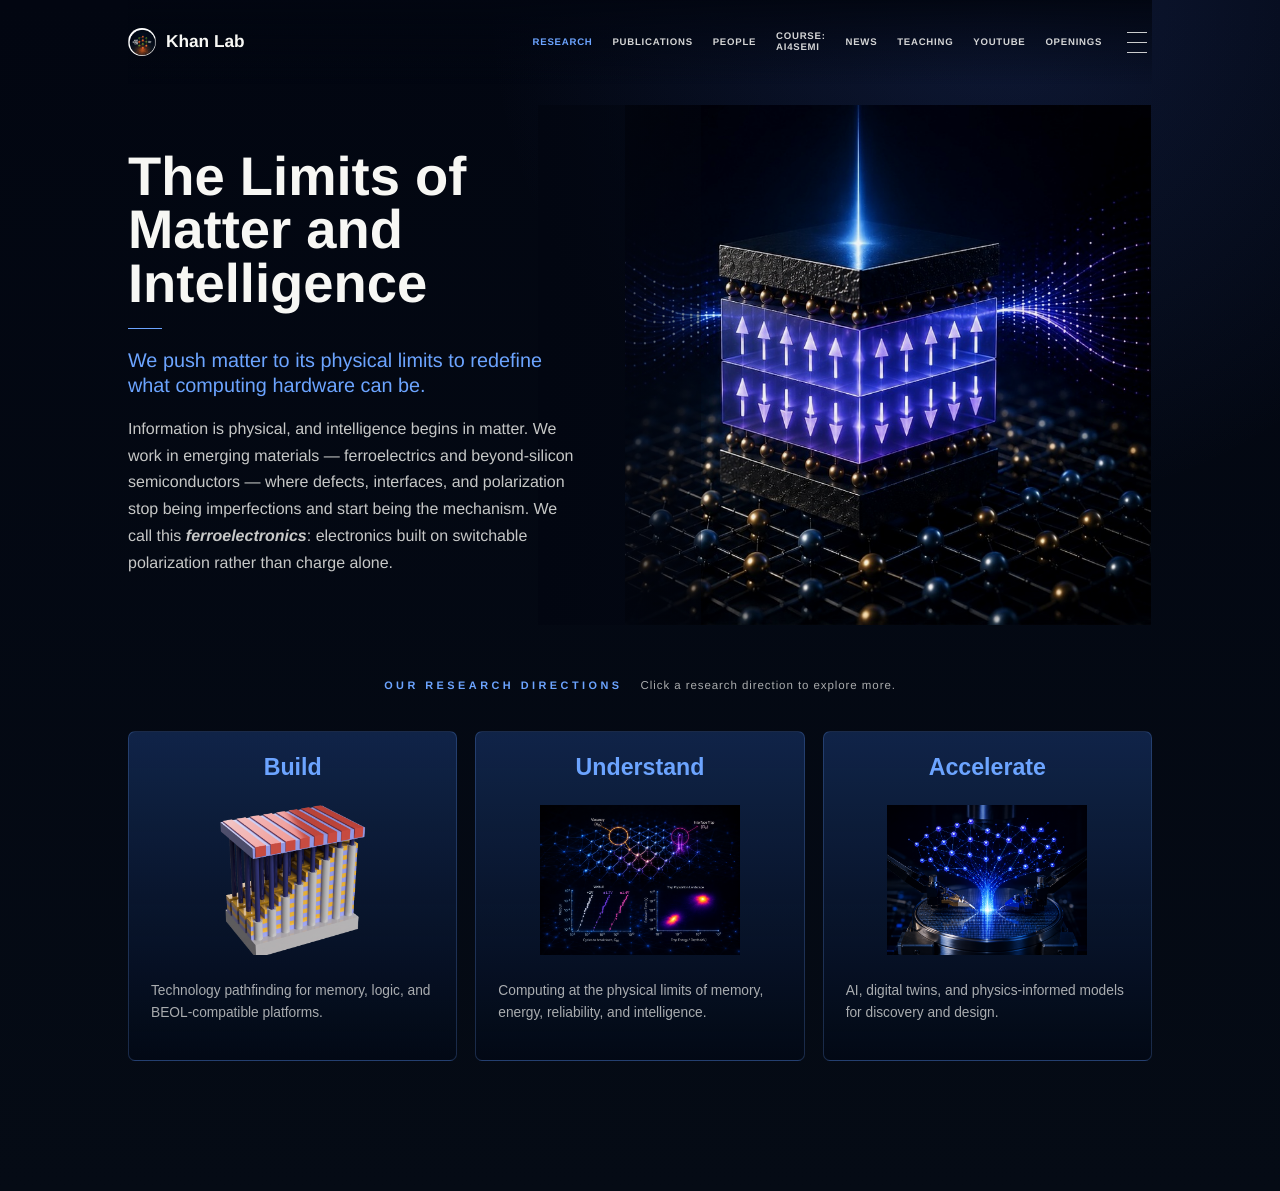
==== index.html @ 6ee139aa "Update YouTube titles and AI4Semi notebook label" ====
<!doctype html>
<html lang="en">
<head><!-- Google tag (gtag.js) -->
<script async src="https://www.googletagmanager.com/gtag/js?id=G-QF9YP7J5SN"></script>
<script>
  window.dataLayer = window.dataLayer || [];
  function gtag(){dataLayer.push(arguments);}
  gtag('js', new Date());
  gtag('config', 'G-QF9YP7J5SN');
</script>
  <meta charset="utf-8">
  <meta name="viewport" content="width=device-width, initial-scale=1">
  <link rel="icon" href="favicon.ico" sizes="any">
  <link rel="icon" type="image/png" href="favicon-32.png">
  <link rel="apple-touch-icon" href="apple-touch-icon.png">
  <link rel="stylesheet" href="site.css">
  <title>Research - Khan Lab</title>
  <style>
    body { overflow-x: hidden; }
    .research-hero {
      min-height: 660px;
      display: grid;
      align-items: center;
      padding-top: 70px;
    }
    .research-hero-inner {
      position: relative;
      width: 80vw;
      margin: 0 auto;
      min-height: 500px;
      display: grid;
      grid-template-columns: minmax(0, 0.92fr) minmax(280px, 1.08fr);
      gap: clamp(22px, 3.6vw, 64px);
      align-items: center;
    }
    .research-hero-copy {
      position: relative;
      z-index: 2;
      max-width: 590px;
      padding-top: 26px;
    }
    .research-hero img {
      position: relative;
      width: 100%;
      height: min(520px, 42vw);
      object-fit: contain;
      object-position: center;
      opacity: 0.96;
      justify-self: end;
      align-self: start;
      margin-top: 0;
    }
    .research-hero-inner::after {
      content: "";
      position: absolute;
      inset: 0 auto 0 40%;
      width: 16%;
      background: linear-gradient(90deg, #020611 0%, rgba(2,6,17,0.42) 100%);
      pointer-events: none;
    }
    .research-hero h1 {
      margin: 0;
      font-size: clamp(2.55rem, 4.25vw, 4.75rem);
      line-height: 0.98;
      font-weight: 680;
      letter-spacing: 0;
    }
    .research-hero-lede {
      color: var(--blue);
      font-size: clamp(1.08rem, 1.55vw, 1.42rem);
      line-height: 1.25;
      margin: 0 0 18px;
      font-weight: 520;
    }
    .research-hero-body {
      color: rgba(247,247,244,0.8);
      font-size: 1rem;
      line-height: 1.68;
      margin: 0 0 28px;
    }
    .research-content {
      padding-top: 8px;
    }
    .research-heading-row {
      display: flex;
      align-items: baseline;
      justify-content: center;
      gap: 18px;
      flex-wrap: wrap;
      margin: 0 0 28px;
      text-align: center;
    }
    .research-heading-row .section-head {
      margin: 0;
    }
    .research-note {
      color: var(--muted);
      font-size: 0.72rem;
      letter-spacing: 0.08em;
    }
    .direction-button {
      width: 100%;
      text-align: left;
      cursor: pointer;
      color: inherit;
      font: inherit;
      display: grid;
      grid-template-rows: auto 150px auto;
      gap: 12px;
    }
    .direction-button h2 {
      text-align: center;
      color: var(--blue);
      font-size: 1.45rem;
    }
    .direction-button img {
      width: 100%;
      height: 150px;
      object-fit: contain;
      display: block;
    }
    .direction-button.active { border-color: rgba(108,164,255,0.72); box-shadow: 0 0 0 1px rgba(108,164,255,0.14); }
    .topics { margin-top: 34px; }
    .cards-2 { grid-template-columns: repeat(2, minmax(0, 1fr)); }
    .topic-panel { display: none; }
    .topic-panel.active { display: block; }
    .subcard { cursor: pointer; }
    .subcard.active { border-color: var(--blue); }
    .paper-panel { display: none; margin-top: 26px; }
    .paper-panel.active { display: block; }
    .research-video-grid {
      display: grid;
      grid-template-columns: repeat(5, minmax(0, 1fr));
      gap: 22px 18px;
      margin-top: 16px;
    }
    .research-video-card a:first-child {
      display: block;
      aspect-ratio: 16 / 9;
      overflow: hidden;
      border: 0;
      border-radius: 0;
      background: transparent;
    }
    .research-video-card img {
      width: 100%;
      height: 100%;
      object-fit: cover;
      display: block;
    }
    .research-video-card h3 {
      margin: 10px 0 0;
      color: var(--ink);
      font-size: 0.82rem;
      line-height: 1.36;
      font-weight: 560;
    }
    .research-video-card h3 a { color: inherit; }
    .research-video-card h3 a:hover { color: var(--blue); }
    @media (max-width: 1100px) {
      .research-video-grid { grid-template-columns: repeat(3, minmax(0, 1fr)); }
    }
    @media (max-width: 760px) {
      .research-hero { min-height: auto; padding-top: 20px; }
      .research-hero-inner {
        min-height: auto;
        grid-template-columns: 1fr;
      }
      .research-hero img {
        width: 100%;
        height: 430px;
        justify-self: center;
      }
      .research-hero-inner::after { display: none; }
      .research-hero-copy { width: 100%; padding-top: 20px; }
      .cards-2 { grid-template-columns: 1fr; }
      .research-video-grid { grid-template-columns: 1fr; }
    }
  </style>
</head>
<body>
  <header class="site-header" aria-label="Primary navigation">
    <a class="brand" href="research.html" aria-label="Khan Lab home"><img class="brand-icon" src="site-icon.png" alt="" aria-hidden="true"><span>Khan Lab</span></a>
    <nav class="nav" aria-label="Main">
      <a href="research.html" aria-current="page">Research</a>
      <a href="publications.html">Publications</a>
      <a href="people.html">People</a>
      <a href="ai-semiconductors-course.html">Course:<br>AI4Semi</a>
      <a href="news.html">News</a>
      <a href="teaching.html">Teaching</a>
      <a href="youtube-presentations.html">YouTube</a>
      <a href="join.html">Openings</a>
      <a class="menu-button" href="index.html" aria-label="Open menu"><span></span></a>
    </nav>
  </header>
  <section class="research-hero" aria-label="Khan Lab research hero">
    <div class="research-hero-inner">
      <div class="research-hero-copy">
        <h1>The Limits of Matter and Intelligence</h1>
        <div class="rule" aria-hidden="true"></div>
        <p class="research-hero-lede">We push matter to its physical limits to redefine what computing hardware can be.</p>
        <p class="research-hero-body">Information is physical, and intelligence begins in matter. We work in emerging materials — ferroelectrics and beyond-silicon semiconductors — where defects, interfaces, and polarization stop being imperfections and start being the mechanism. We call this <strong><em>ferroelectronics</em></strong>: electronics built on switchable polarization rather than charge alone.</p>
      </div>
      <img src="khan_lab_hero_clean.jpg" alt="Layered glowing material stack on an atomic lattice with blue wave patterns">
    </div>
  </section>
  <main class="research-content" id="research-directions">
    <div class="research-heading-row">
      <h1 class="section-head">Our Research Directions</h1>
      <p class="research-note">Click a research direction to explore more.</p>
    </div>
    <section class="grid cards-3" aria-label="Research directions">
      <button class="card direction-button" data-direction="build"><h2>Build</h2><img src="build.png" alt="3D NAND memory structure"><p>Technology pathfinding for memory, logic, and BEOL-compatible platforms.</p></button>
      <button class="card direction-button" data-direction="understand"><h2>Understand</h2><img src="understand.png" alt="Conceptual material physics visualization"><p>Computing at the physical limits of memory, energy, reliability, and intelligence.</p></button>
      <button class="card direction-button" data-direction="accelerate"><h2>Accelerate</h2><img src="accelerate.png" alt="AI-driven materials discovery visualization"><p>AI, digital twins, and physics-informed models for discovery and design.</p></button>
    </section>
    <section class="topics">
      <div class="topic-panel" id="build">
        <div class="grid cards-3">
          <article class="card subcard active" data-paper="build-nand"><h3>Ferroelectric NAND Storage</h3></article>
          <article class="card subcard" data-paper="build-feram"><h3>Ferroelectric RAM and BEOL Memory</h3></article>
          <article class="card subcard" data-paper="build-logic"><h3>Advanced Logic Transistors</h3></article>
        </div>
      </div>
      <div class="topic-panel" id="understand">
        <div class="grid cards-2">
          <article class="card subcard active" data-paper="understand-defects"><h3>Defects and Reliability</h3></article>
          <article class="card subcard" data-paper="understand-microstructure"><h3>Microstructure and Interfaces</h3></article>
        </div>
      </div>
      <div class="topic-panel" id="accelerate">
        <div class="paper-panel" id="accelerate-papers">
          <h2>Selected Publications</h2>
          <div class="list-row"><span class="num">77</span><p>P. Venkatesan, C. Li, A. Padovani, Z. Wang, H. Jayasankar, P. Ravikumar, M. Nabian, K. Tangsali, S. Nidhan, J. Vamaraju, R. Cherukuri, P. Mathur, E. Piccinni, R. Foiera, R. Gaffetanu, K. A. Aabrar, S. Datta, S. Kalidindi, L. Larcher, A. Khan, Y. Wang, &amp; G. Thareja. “VLPred: Accelerated Endurance Prediction Platform Enabled by AI Surrogates.” The 2025 <strong>IEEE International Electron Devices Meeting</strong> (<strong>IEDM</strong> 2025). <a class="paper-link" href="https://doi.org/10.1109/iedm50572.2025.11353672" target="_blank" rel="noopener">https://doi.org/10.1109/iedm50572.2025.11353672</a></p></div>
          <h2>Youtube</h2>
          <div class="research-video-grid" aria-label="Accelerate Youtube videos">
            <article class="research-video-card">
              <a href="https://www.youtube.com/watch?v=1tN5Xr6HM6Y" target="_blank" rel="noopener"><img src="https://i.ytimg.com/vi/1tN5Xr6HM6Y/hqdefault.jpg" alt=""></a>
              <h3><a href="https://www.youtube.com/watch?v=1tN5Xr6HM6Y" target="_blank" rel="noopener">VLPred: Accelerated Endurance Prediction Platform enabled by AI Surrogates | Prasanna V. | IEDM 2025</a></h3>
            </article>
            <article class="research-video-card">
              <a href="https://www.youtube.com/shorts/9_MzOD11-Yg" target="_blank" rel="noopener"><img src="https://i.ytimg.com/vi/9_MzOD11-Yg/hqdefault.jpg" alt=""></a>
              <h3><a href="https://www.youtube.com/shorts/9_MzOD11-Yg" target="_blank" rel="noopener">VLPred: An AI-accelerated Virtual Lifetime Predictor for Semiconductor Testing | IEDM 2025</a></h3>
            </article>
          </div>
        </div>
      </div>
    </section>
    <section>
      <div class="paper-panel" id="understand-defects">
        <h2>Selected Publications</h2>
        <div class="list-row"><span class="num">84</span><p>P. Ravikumar, P. Venkatesan, C. Park, N. Afroze, M. Tian, W. Chern, S. Datta, S. Yu, S. Mahapatra, and A. I. Khan, “The First Switch Effect in Ferroelectric Field-Effect Transistors,”<strong>IEEE Transactions on Device and Materials Reliability</strong>, vol, vol. 25, pp. 365–370, 2025. <a class="paper-link" href="https://doi.org/10.1109/tdmr.2025.3576042" target="_blank" rel="noopener">https://doi.org/10.1109/tdmr.2025.3576042</a></p></div>
        <div class="list-row"><span class="num">47</span><p>P. G. Ravikumar, P. V. Ravindran, K. A. Aabrar, T. Song, S. G. Kirtania, D. Das, C. Park, N. Afroze, M. Tian, S. Yu, A. E. Islam, S. Datta, S. Mahapatra, &amp; A. Khan. “Comprehensive time dependent dielectric breakdown (TDDB) characterization of ferroelectric capacitors under bipolar stress conditions.” The 2024 <strong>IEEE International Reliability Physics Symposium</strong> (<strong>IRPS</strong> 2024). <a class="paper-link" href="https://doi.org/10.1109/irps48228.2024.10529414" target="_blank" rel="noopener">https://doi.org/10.1109/irps48228.2024.10529414</a></p></div>
        <div class="list-row"><span class="num">75</span><p>P. Ravikumar, A. Padovani, C. Park, P. Venkatesan, M. Desouky, S. Yu, L. Larcher, G. Thareja, K. Kim, K. Seo, K. Kim, W. Kim, W. Ha, &amp; A. Khan. “Experimental Demonstration of Robust High Temperature Operation with 104 Endurance and Stable V at 125 ◦C Enabled by IL Scavenging in Si Th Channel FeFETs.” The 2025 <strong>IEEE International Electron Devices Meeting</strong> (<strong>IEDM</strong> 2025). <a class="paper-link" href="https://doi.org/10.1109/iedm50572.2025.11353477" target="_blank" rel="noopener">https://doi.org/10.1109/iedm50572.2025.11353477</a></p></div>
        <div class="list-row"><span class="num">58</span><p>P. Venkatesan, A. Padovani, L. Fernandes, P. G. Ravikumar, C. Park, H. Tran, Z. Wang, H. Jayasankar, A. Garlapati, T. Song, H. Chen, W. Chern, Z. Wang, K. Kim, J. Woo, S. Lim, K. Kim, W. Kim, D. Ha, S. Yu, S. Datta, L. Larcher, G. Thareja, A. Khan, “Enhanced memory performance in ferroelectric NAND applications: The role of tunnel dielectric position for robust 10-year retention,” in Proceedings of the <strong>IEEE International Reliability Physics Symposium</strong> (<strong>IRPS</strong>), Apr. 2025. (Best student paper award) <a class="paper-link" href="https://doi.org/10.1109/irps48204.2025.10982749" target="_blank" rel="noopener">https://doi.org/10.1109/irps48204.2025.10982749</a></p></div>
        <div class="list-row"><span class="num">35</span><p>Z. Wang, N. Tasneem, J. Hur, H. Chen, S. Yu, W. Chern, A. I. Khan, “Stand by bias improvement of read after write delay in ferroelectric field effect transistors.” The 67th <strong>IEEE International Electron Devices Meeting</strong> (<strong>IEDM</strong> 2021), pages 19.3.1–19.3.4 (2021). <a class="paper-link" href="https://doi.org/10.1109/iedm19574.2021.9720502" target="_blank" rel="noopener">https://doi.org/10.1109/iedm19574.2021.9720502</a></p></div>
        <h2>Youtube</h2>
        <div class="research-video-grid" aria-label="Defects and Reliability Youtube videos">
          <article class="research-video-card">
            <a href="https://www.youtube.com/watch?v=ZHjVxa__xmw" target="_blank" rel="noopener"><img src="https://i.ytimg.com/vi/ZHjVxa__xmw/hqdefault.jpg" alt=""></a>
            <h3><a href="https://www.youtube.com/watch?v=ZHjVxa__xmw" target="_blank" rel="noopener">The First Switch Effect in Ferroelectric Transistors | Priyankka R. | IIRW 24 Best Student Paper</a></h3>
          </article>
          <article class="research-video-card">
            <a href="https://www.youtube.com/watch?v=9OkoSadLDUQ" target="_blank" rel="noopener"><img src="https://i.ytimg.com/vi/9OkoSadLDUQ/hqdefault.jpg" alt=""></a>
            <h3><a href="https://www.youtube.com/watch?v=9OkoSadLDUQ" target="_blank" rel="noopener">Understanding correlation between MW, leakage &amp; RWD for FEFET reliability | Priyankka R. | IRPS 2025</a></h3>
          </article>
          <article class="research-video-card">
            <a href="https://www.youtube.com/watch?v=9J_T_DwQjkA" target="_blank" rel="noopener"><img src="https://i.ytimg.com/vi/9J_T_DwQjkA/hqdefault.jpg" alt=""></a>
            <h3><a href="https://www.youtube.com/watch?v=9J_T_DwQjkA" target="_blank" rel="noopener">Trap Capture and Emission Dynamics in FeFETs and Impact on Operation &amp; Reliability</a></h3>
          </article>
          <article class="research-video-card">
            <a href="https://www.youtube.com/watch?v=bV3RUN8d-Ts" target="_blank" rel="noopener"><img src="https://i.ytimg.com/vi/bV3RUN8d-Ts/hqdefault.jpg" alt=""></a>
            <h3><a href="https://www.youtube.com/watch?v=bV3RUN8d-Ts" target="_blank" rel="noopener">Comprehensive TDDB characterization of ferroelectric capacitors | Priyankka G. | IRPS 2024</a></h3>
          </article>
          <article class="research-video-card">
            <a href="https://www.youtube.com/watch?v=wYLvvmKorGQ" target="_blank" rel="noopener"><img src="https://i.ytimg.com/vi/wYLvvmKorGQ/hqdefault.jpg" alt=""></a>
            <h3><a href="https://www.youtube.com/watch?v=wYLvvmKorGQ" target="_blank" rel="noopener">Ferroelectric NAND Storage w/ Robust Retention | Prasanna V. | IRPS 2025 Best Student Paper Award</a></h3>
          </article>
          <article class="research-video-card">
            <a href="https://www.youtube.com/watch?v=tcrYuMJu5WU" target="_blank" rel="noopener"><img src="https://i.ytimg.com/vi/tcrYuMJu5WU/hqdefault.jpg" alt=""></a>
            <h3><a href="https://www.youtube.com/watch?v=tcrYuMJu5WU" target="_blank" rel="noopener">Endurance Enhancement in Low Operating Voltage Scavenged SOI FEFETs | Chinsung Park | DRC 2025</a></h3>
          </article>
          <article class="research-video-card">
            <a href="https://www.youtube.com/shorts/c2LCnT7p2jY" target="_blank" rel="noopener"><img src="https://i.ytimg.com/vi/c2LCnT7p2jY/hqdefault.jpg" alt=""></a>
            <h3><a href="https://www.youtube.com/shorts/c2LCnT7p2jY" target="_blank" rel="noopener">High-Temperature Operation in Si-Channel FEFETs Enabled by Interfacial-Layer Scavenging | IEDM 2025</a></h3>
          </article>
        </div>
      </div>
      <div class="paper-panel" id="understand-microstructure">
        <h2>Selected Publications</h2>
        <div class="list-row"><span class="num">98</span><p>N. Afroze, H. Fahrvandi, G. Ren, P. Kumar, C. Nelson, S. Lombardo, M. Tian, P.-C. Lee, J. Chen, M. Noor, K. Chae, S. Kang, P. V. Ravindran, M. Bergschneider, G. Y. Jung, P. Omprakash, G. K. Ligonde, N. Tasneem, D. Triyoso, S. Consiglio, K. Tapily, R. Clark, G. Leusink, J. Ravichandran, S. Yu, A. Lupini, A. Kummel, K. Cho, D.-H. Choe, N. Bassiri-Gharb, J. Kacher, R. Mishra, J. H. Lee, and A. I. Khan, “Sub-nm2 ferroelectric domains via charged 180 degree walls in ZrO2,” <strong>arXiv</strong>, 2025. <a class="paper-link" href="https://arxiv.org/abs/2507.18920" target="_blank" rel="noopener">https://arxiv.org/abs/2507.18920</a></p></div>
        <div class="list-row"><span class="num">76</span><p>P. Venkatesan, Y. Chen, T. P. O’Neill, H. L. Chan, H. Jayasankar, P. Ravikumar, Z. Wang, S. B. Fields, M. K. Lenox, W. A. Hubbard, A. Padovani, L. Larcher, G. Thareja, S. Yu, J. F. Ihlefeld, W. Kim, D. Ha, B. C. Regan, &amp; A. Khan. “Direct Observation of Nanoscale Polarization Switching in HZO Ferroelectrics Using STEM-EBIC.” The 2025 <strong>IEEE International Electron Devices Meeting</strong> (<strong>IEDM</strong> 2025). <a class="paper-link" href="https://doi.org/10.1109/iedm50572.2025.11353770" target="_blank" rel="noopener">https://doi.org/10.1109/iedm50572.2025.11353770</a></p></div>
        <div class="list-row"><span class="num">65</span><p>N. Tasneem, H. Kashyap, K. Chae, C. Park, P. C. Lee, S. F. Lombardo, N Afroze, M. Tian, H. Kumarasubramanian, J. Hur, H. Chen, W. Chern, S. Yu, P. Bandaru, J. Ravichandran, K. Cho, J. Kacher, A. C. Kummel, and A. I. Khan. “Remote Oxygen Scavenging of the Interfacial Oxide Layer in Ferroelectric Hafnium–Zirconium Oxide-Based Metal–Oxide–Semiconductor Structures.”.ACS Applied Materials &amp; Interfaces, vol. 14, no. 38, pp. 43897–43906, 2022. <a class="paper-link" href="https://doi.org/10.1021/acsami.2c11736" target="_blank" rel="noopener">https://doi.org/10.1021/acsami.2c11736</a></p></div>
        <div class="list-row"><span class="num">54</span><p>N. Tasneem, Y. M. Yousry, M. Tian, M. Dopita, S. E. Reyes-Lillo, J. Kacher, N. Bassiri-Gharb, A. I. Khan. “A Janovec-Kay-Dunn-Like Behavior at Thickness Scaling in Ultra-Thin Antiferroelectric ZrO 2 Films.”<strong>Advanced Electronic Materials</strong>. vol. 7, pp. 2100485–1–2100485–9, 2021. <a class="paper-link" href="https://doi.org/10.1002/aelm.202100485" target="_blank" rel="noopener">https://doi.org/10.1002/aelm.202100485</a></p></div>
        <h2>Youtube</h2>
        <div class="research-video-grid" aria-label="Microstructure and Interfaces Youtube videos">
          <article class="research-video-card">
            <a href="https://www.youtube.com/watch?v=VAiUvHF-MUk" target="_blank" rel="noopener"><img src="https://i.ytimg.com/vi/VAiUvHF-MUk/hqdefault.jpg" alt=""></a>
            <h3><a href="https://www.youtube.com/watch?v=VAiUvHF-MUk" target="_blank" rel="noopener">[Venkatesan IEDM 2025] Direct Observation of Nanoscale Polarization Switching in HZO Using STEM-EBIC</a></h3>
          </article>
        </div>
      </div>
      <div class="paper-panel" id="build-nand">
        <h2>Selected Publications</h2>
        <div class="list-row"><span class="num">96</span><p>L. Fernandes, S. Wodzro, P. Venkatesan, P. Ravikumar, M.-Y. Lee, M. Shon, D. Chakraborty, T. Song, S. Kang, S. Soliman, M. Tian, J. Yeager, J. Adler, J. Chen, Z. Wang, D. Wolfe, S. Yu, A. Padovani, S. Datta, B. Ray, and A. I. Khan, &quot;Enabling Radiation Hardness in Solid-State NAND Storage Utilizing a Laminated Ferroelectric Stack, &quot;<strong>Nano Letters</strong>, vol. 26, no. 10, pp. 3390–3397, 2026. <a class="paper-link" href="https://doi.org/10.1021/acs.nanolett.5c05947" target="_blank" rel="noopener">https://doi.org/10.1021/acs.nanolett.5c05947</a></p></div>
        <div class="list-row"><span class="num">90</span><p>P. Venkatesan, L. Fernandes, S. Kang, P. Ravikumar, T. Song, C. Park, D. Das, K. H. P. Kim, K. Seo, K. Kim, K. Ni, A. Padovani, M. Pakala, L. Larcher, G. Thareja, W. Kim, D. Ha, and A. I. Khan, &quot;Pushing the limits of NAND technology scaling with ferroelectrics, &quot;.MRS Bulletin, vol. 50, pp. 1094–1107, 2025. <a class="paper-link" href="https://doi.org/10.1557/s43577-025-00991-y" target="_blank" rel="noopener">https://doi.org/10.1557/s43577-025-00991-y</a></p></div>
        <div class="list-row"><span class="num">76</span><p>P. Venkatesan, C. Park, T. Song, L. Fernandes, D. Das, N. Afroze, P. Ravikumar, M. Tian, H. Chen, W. Chern, K. Kim, J. Woo, S. Lim, K. Kim, W. Kim, D. Ha, S. Mahapatra, S. Yu, S. Datta, &amp; A. Khan. “Disturb and its mitigation in Ferroelectric Field-Effect Transistors with Large Memory Window for NAND Flash Applications.”<strong>IEEE Electron Device Letters</strong>, vol. 45, no. 12, pp. 2367–2370, 2024. (Editor’s Pick). <a class="paper-link" href="https://doi.org/10.1109/led.2024.3467210" target="_blank" rel="noopener">https://doi.org/10.1109/led.2024.3467210</a></p></div>
        <div class="list-row"><span class="num">74</span><p>L. Fernandes, P. V. Ravindran, T. Song, D. Das, C. Park, N. Afroze, M. Tian, H. Chen, W. Chern, K. Kim, J. Woo, S. Lim, K. Kim, W. Kim, D. Ha, S. Yu, S. Datta, &amp; A. Khan. “Material Choices for Tunnel Dielectric Layer and Gate Blocking Layer for Ferroelectric NAND Applications.”<strong>IEEE Electron Device Letters</strong>, vol. 45, no. 10, pp. 1776–1779, 2024. <a class="paper-link" href="https://doi.org/10.1109/led.2024.3437239" target="_blank" rel="noopener">https://doi.org/10.1109/led.2024.3437239</a></p></div>
        <div class="list-row"><span class="num">46</span><p>D. Das, H. Park, Z. Wang, C. Zhang, P. Venkatesan Ravindran, C. Park, N. Afroze, P.-K. Hsu, M. Tian, H. Chen, W. Chern, S. Lim, K. Kim, K. Kim, W. Kim, D. Ha, S. Yu, S. Datta, &amp; A. Khan, “Trap Experimental demonstration and modeling of a ferroelectric gate stack with a tunnel dielectric insert for NAND applications.” The 2023 <strong>IEEE International Electron Devices Meeting</strong> (<strong>IEDM</strong> 2023), pages 12.4.1–12.4.4 (2023). <a class="paper-link" href="https://doi.org/10.1109/iedm45741.2023.10413697" target="_blank" rel="noopener">https://doi.org/10.1109/iedm45741.2023.10413697</a></p></div>
        <h2>Patents</h2>
        <div class="list-row"><span class="num">03</span><p>L. Fernandes, A. I. Khan, and S. Datta, “1 Mrad Total Ionizing Dose (TID) Immunity in Laminated FeFETs for Rad-Hard V-NAND Storage Applications,” <strong>U.S. Provisional Application No. 63/908,404</strong>, filed Oct. 30, 2025.</p></div>
        <div class="list-row"><span class="num">05</span><p>K. Kim, P. V. Ravindran, A. I. Khan, K. Kim, W. Kim, J. Woo, S. Lim, D. Ha, H. Chen, L. Fernandes, M. Tian, N. Afroze, P. G. Ravikumar, S. Yu, S. Datta, W. Chern, “Disturb Mitigation Scheme for Ferroelectric Field-Effect Transistors,” <strong>U.S. Patent Application 19/322,156</strong>, filed March 12, 2026.</p></div>
        <div class="list-row"><span class="num">01</span><p>K. Kim, D. Das, K. Kim, W. Kim, S. Lim, D. Ha, A. I. Khan, C. Zhang, C. Park, H. Chen, H. Park, M. Tian, N. Afroze, P. Hsu, P. V. Ravindran, S. Yu, S. Datta, W. Chern, and Z. Wang, “Ferroelectric Gate Stack with Tunnel Dielectric Insert for NAND Applications,” <strong>U.S. Patent Application 18/815,936</strong>, filed Aug. 27, 2024.</p></div>
        <h2>Related Youtube Videos</h2>
        <div class="research-video-grid" aria-label="Ferroelectric NAND Storage Youtube videos">
          <article class="research-video-card">
            <a href="https://www.youtube.com/watch?v=l-hQkF9ElHk" target="_blank" rel="noopener"><img src="https://i.ytimg.com/vi/l-hQkF9ElHk/hqdefault.jpg" alt=""></a>
            <h3><a href="https://www.youtube.com/watch?v=l-hQkF9ElHk" target="_blank" rel="noopener">Ferroelectric NAND Flash for Radiation-Tolerant Space Storage — Asif Khan</a></h3>
          </article>
          <article class="research-video-card">
            <a href="https://www.youtube.com/watch?v=0MFzFgxuiOU" target="_blank" rel="noopener"><img src="https://i.ytimg.com/vi/0MFzFgxuiOU/hqdefault.jpg" alt=""></a>
            <h3><a href="https://www.youtube.com/watch?v=0MFzFgxuiOU" target="_blank" rel="noopener">Can Ferroelectric Memory Fix Flash Storage for AI? | Asif Khan at Technical University of Munich</a></h3>
          </article>
          <article class="research-video-card">
            <a href="https://www.youtube.com/watch?v=81iAXIWcdMU" target="_blank" rel="noopener"><img src="https://i.ytimg.com/vi/81iAXIWcdMU/hqdefault.jpg" alt=""></a>
            <h3><a href="https://www.youtube.com/watch?v=81iAXIWcdMU" target="_blank" rel="noopener">Channel-Side Interlayer Engineering in Laminated Fe-FETs | Lance Fernandes, IRPS 2026</a></h3>
          </article>
          <article class="research-video-card">
            <a href="https://www.youtube.com/watch?v=hp0NKB1IAGw" target="_blank" rel="noopener"><img src="https://i.ytimg.com/vi/hp0NKB1IAGw/hqdefault.jpg" alt=""></a>
            <h3><a href="https://www.youtube.com/watch?v=hp0NKB1IAGw" target="_blank" rel="noopener">Pushing the limits of 3D NAND scaling using ferroelectrics | Prasanna Venkatesan | NVMTS 2025</a></h3>
          </article>
          <article class="research-video-card">
            <a href="https://www.youtube.com/watch?v=dbelR3Ufjo0" target="_blank" rel="noopener"><img src="https://i.ytimg.com/vi/dbelR3Ufjo0/hqdefault.jpg" alt=""></a>
            <h3><a href="https://www.youtube.com/watch?v=dbelR3Ufjo0" target="_blank" rel="noopener">Comparative Study of Channel Materials for Ferroelectric NAND Applications | Lance F. | IMW 2025</a></h3>
          </article>
          <article class="research-video-card">
            <a href="https://www.youtube.com/watch?v=wYLvvmKorGQ" target="_blank" rel="noopener"><img src="https://i.ytimg.com/vi/wYLvvmKorGQ/hqdefault.jpg" alt=""></a>
            <h3><a href="https://www.youtube.com/watch?v=wYLvvmKorGQ" target="_blank" rel="noopener">Ferroelectric NAND Storage w/ Robust Retention | Prasanna V. | IRPS 2025 Best Student Paper Award</a></h3>
          </article>
          <article class="research-video-card">
            <a href="https://www.youtube.com/watch?v=ceL2XELDG4k" target="_blank" rel="noopener"><img src="https://i.ytimg.com/vi/ceL2XELDG4k/hqdefault.jpg" alt=""></a>
            <h3><a href="https://www.youtube.com/watch?v=ceL2XELDG4k" target="_blank" rel="noopener">Ferroelectrics for Storage Applications | Asif Khan | MNDCS 2025</a></h3>
          </article>
        </div>
      </div>
      <div class="paper-panel" id="build-feram">
        <h2>Selected Publications</h2>
        <div class="list-row"><span class="num">44</span><p>A. I. Khan, A. Keshavarzi, and S. Datta. “The future of ferroelectric field-effect transistor technology.”<strong>Nature Electronics</strong>, vol. 3, pp. 588–597, 2020. —Industry-focused, review article laying the promises and challenges of ferroelectric materials in advanced microelectronics for Big Data and data-centring computing applications. —Editorial at <strong>Nature Electronics</strong>: “Time to switch to ferroelectronics?”. <a class="paper-link" href="https://doi.org/10.1038/s41928-020-00492-7" target="_blank" rel="noopener">https://doi.org/10.1038/s41928-020-00492-7</a></p></div>
        <div class="list-row"><span class="num">55</span><p>N. Afroze, A. Padovani, J. Choi, P. G. Ravikumar, Y. H. Kuo, C. Zhang, T. Song, M. Tian, E. Sarkar, M. Noor, P. V. Ravindran, K. A. Aabrar, B. Yildiz, S. Mahapatra, A. Kummel, K. Cho, S. Yu, S. Datta, J. H. Lee, L. Larcher, G. Thareja, &amp; A. Khan. “Self-Healing Ferroelectric Capacitors with 1000x Endurance Improvement at High Temperatures(85–125◦C).”The 2024IEEEInternational Electron Devices Meeting (<strong>IEDM</strong> 2024), pages 4.3.1–4.3.4 (2024). <a class="paper-link" href="https://doi.org/10.1109/iedm50854.2024.10873595" target="_blank" rel="noopener">https://doi.org/10.1109/iedm50854.2024.10873595</a></p></div>
        <div class="list-row"><span class="num">66</span><p>D. Das, P. V. Ravindran, C. Park, N. Tasneem, Z. Wang, H. Chen, W. Chern, S. Yu, S. Datta, and A. I. Khan, A. “A Ge-Channel Ferroelectric Field Effect Transistor with Logic-Compatible Write Voltage.”<strong>IEEE Electron Device Letters</strong>, vol. 44, no. 2, pp. 257–260, 2023. <a class="paper-link" href="https://doi.org/10.1109/led.2022.3231123" target="_blank" rel="noopener">https://doi.org/10.1109/led.2022.3231123</a></p></div>
        <div class="list-row"><span class="num">18</span><p>Z. Wang, B. Crafton, J. Gomez, R. Xu, A. Luo, Z. Krivokapic, L. Martin, S. Datta, A. Raychowdhury, A. I. Khan, “Experimental Demonstration of Ferroelectric Spiking Neuronsfor Unsupervised Clustering,” The 64th International Electron Devices Meeting (<strong>IEDM</strong> 2018), 13.3.1–13.3.4 (2018). <a class="paper-link" href="https://doi.org/10.1109/iedm.2018.8614586" target="_blank" rel="noopener">https://doi.org/10.1109/iedm.2018.8614586</a></p></div>
        <div class="list-row"><span class="num">74</span><p>Y.-H. Kuo, C. Zhang, P. G. Ravikumar, S. Kang, T. Song, M. A. Villena, L. Larcher, H. Kim, M. Hong, P. Yun, G. Thareja, S. Yu, D. Ha, S. Datta, J. E. Medvedeva, &amp; A. I. Khan. “Experiments and Modeling of Defect Dynamics and BTI in Doped In O TFTs Undergoing Densification during 400 ◦C Post-BEOL Forming Gas Annealing (FGA).” The 2025 <strong>IEEE International Electron Devices Meeting</strong> (<strong>IEDM</strong> 2025). <a class="paper-link" href="https://doi.org/10.1109/iedm50572.2025.11353585" target="_blank" rel="noopener">https://doi.org/10.1109/iedm50572.2025.11353585</a></p></div>
        <h2>Patents</h2>
        <div class="list-row"><span class="num">02</span><p>A. I. Khan, W. Chern, Y.-C. Luo, N. Tasneem, Z. Wang, and S. Yu, “Methods of operating ferroelectric (Fe)FET based non-volatile memory circuits and related control circuits,” <strong>U.S. Patent No. US12200942B2</strong>, filed 12/08/2022, granted 01/14/2025.</p></div>
        <div class="list-row"><span class="num">04</span><p>D. Ha, P. Yoon, H. Kim, M. Hong, S. Datta, A. I. Khan, and Y.-H. Kuo, “Hybrid HfO2/Al2O3 Capping Layer for Hydrogen-Resilient Oxide Semiconductor TFTs (OS-TFTs) under High-Temperature Forming Gas Anneal (FGA),” <strong>Korean Patent Application No. IE-202512-058-1-KR0</strong>, 2026.</p></div>
        <div class="list-row"><span class="num">02</span><p>N. Afroze, A. I. Khan, P. V. Ravindran, Y.-H. Kuo, J. Sharda, S. Yu, E. Sarkar, S. Datta, and S. Soliman, “Self-Healing Ferroelectric Capacitors with Endurance Improvement at High Temperatures,” <strong>U.S. Patent Application No. 19/381,890</strong>, filed Nov. 6, 2025.</p></div>
        <h2>Youtube</h2>
        <div class="research-video-grid" aria-label="Ferroelectric RAM and BEOL Memory Youtube videos">
          <article class="research-video-card">
            <a href="https://www.youtube.com/watch?v=IKhS9UjhMP0" target="_blank" rel="noopener"><img src="https://i.ytimg.com/vi/IKhS9UjhMP0/hqdefault.jpg" alt=""></a>
            <h3><a href="https://www.youtube.com/watch?v=IKhS9UjhMP0" target="_blank" rel="noopener">Ready-to-go FE capacitors for high temperature AI applications | Nashrah Afroze | IIRW 2025</a></h3>
          </article>
          <article class="research-video-card">
            <a href="https://www.youtube.com/watch?v=bGjKBT0C_i4" target="_blank" rel="noopener"><img src="https://i.ytimg.com/vi/bGjKBT0C_i4/hqdefault.jpg" alt=""></a>
            <h3><a href="https://www.youtube.com/watch?v=bGjKBT0C_i4" target="_blank" rel="noopener">Self-healing ferroelectric capacitor for high temperature operation | Nashrah Afroze | IEDM 2024</a></h3>
          </article>
          <article class="research-video-card">
            <a href="https://www.youtube.com/watch?v=WbC9Ul92ewo" target="_blank" rel="noopener"><img src="https://i.ytimg.com/vi/WbC9Ul92ewo/hqdefault.jpg" alt=""></a>
            <h3><a href="https://www.youtube.com/watch?v=WbC9Ul92ewo" target="_blank" rel="noopener">Self-Healing Ferroelectrics for 3D-Stacked HBM and AI Hardware | Nashrah Afroze | IEDM 2024</a></h3>
          </article>
          <article class="research-video-card">
            <a href="https://www.youtube.com/watch?v=u4PqGoAFZ-8" target="_blank" rel="noopener"><img src="https://i.ytimg.com/vi/u4PqGoAFZ-8/hqdefault.jpg" alt=""></a>
            <h3><a href="https://www.youtube.com/watch?v=u4PqGoAFZ-8" target="_blank" rel="noopener">Understanding the Process for ALD of BaTiO3 Thin Films | Jiayi Chen | AVS 2025</a></h3>
          </article>
          <article class="research-video-card">
            <a href="https://www.youtube.com/watch?v=rkxaoijMZlc" target="_blank" rel="noopener"><img src="https://i.ytimg.com/vi/rkxaoijMZlc/hqdefault.jpg" alt=""></a>
            <h3><a href="https://www.youtube.com/watch?v=rkxaoijMZlc" target="_blank" rel="noopener">Ferroelectric Field Effect Transistors for Embedded Memory Applications</a></h3>
          </article>
        </div>
      </div>
      <div class="paper-panel" id="build-logic">
        <h2>Selected Publications</h2>
        <div class="list-row"><span class="num">94</span><p>T. Song, S. Kang, Y.-H. Kuo, J. Chen, L. Fernandes, N. Afroze, M. Tian, H. W. Baac, C. Shin, and A. I. Khan, “Hf/Zr Superlattice-Based High-κ Gate Dielectrics with Dipole Layer Engineering for Advanced CMOS,”<strong>ACS Nano</strong>, vol. 20, pp. 2092–2103, 2026. <a class="paper-link" href="https://doi.org/10.1021/acsnano.5c15062" target="_blank" rel="noopener">https://doi.org/10.1021/acsnano.5c15062</a></p></div>
        <div class="list-row"><span class="num">62</span><p>M. Hoffmann, Z. Wang, N. Tasneem, A. Zubair, P. V. Ravindran, M. Tian, A. Gaskell, D. Triyoso, S. Consiglio, K. Tapily, R. Clark, J. Hur, S. Pentapati, S. K. Lim, M. Dopita, S. Yu, W. Chern, J. Kacher, S. E. Reyes-Lillo9, D. Antoniadis, J. Ravichandran, S. Slesazeck, T. Mikolajick, and A. I. Khan. “Antifer- roelectric negative capacitance from a structural phase transition in zirconia.”<strong>Nature Communications</strong>, vol. 13, pp. 1–8, 2022. —Reported the discovery of negative capacitance in an antiferroelectric material. <a class="paper-link" href="https://doi.org/10.1038/s41467-022-28860-1" target="_blank" rel="noopener">https://doi.org/10.1038/s41467-022-28860-1</a></p></div>
        <div class="list-row"><span class="num">45</span><p>N. Tasneem, P. V. Ravindran, Z. Wang, J. Gomez, J. Hur, S. Yu, S. Datta, and A. I. Khan. “Differential charge boost in hysteretic ferroelectric–dielectric heterostructure capacitors at steady state.”<strong>Applied Physics Letters</strong>. 118 (12), 122901–1–122901–5 (2021). <a class="paper-link" href="https://doi.org/10.1063/5.0035880" target="_blank" rel="noopener">https://doi.org/10.1063/5.0035880</a></p></div>
        <div class="list-row"><span class="num">69</span><p>P. V. Ravindran, P. G. Ravikumar, &amp; A. Khan. “Conditions for Domain-Free Negative Capacitance.”<strong><strong>IEEE Transactions on Electron Devices</strong></strong>, vol. 70, no. 8, pp. 4493–4496, 2023. <a class="paper-link" href="https://doi.org/10.1109/ted.2023.3278617" target="_blank" rel="noopener">https://doi.org/10.1109/ted.2023.3278617</a></p></div>
        <div class="list-row"><span class="num">32</span><p>M. Hoffmann, P. V. Ravindran, and A. I. Khan. “Why Do Ferroelectrics Exhibit Negative Capaci- tance?”.Materials 3743–1–3743-.8 (2019). (invited review). <a class="paper-link" href="https://doi.org/10.3390/ma12223743" target="_blank" rel="noopener">https://doi.org/10.3390/ma12223743</a></p></div>
      </div>
    </section>
  </main>
  <script>
    const directionButtons = document.querySelectorAll(".direction-button");
    const topicPanels = document.querySelectorAll(".topic-panel");
    const subcards = document.querySelectorAll(".subcard");
    const paperPanels = document.querySelectorAll(".paper-panel");
    function showPapers(id) {
      paperPanels.forEach(panel => panel.classList.toggle("active", panel.id === id || (id === "accelerate" && panel.id === "accelerate-papers")));
      subcards.forEach(card => card.classList.toggle("active", card.dataset.paper === id));
    }
    function openDirection(id) {
      directionButtons.forEach(button => button.classList.toggle("active", button.dataset.direction === id));
      topicPanels.forEach(panel => panel.classList.toggle("active", panel.id === id));
      if (id === "build") showPapers("build-nand");
      if (id === "understand") showPapers("understand-defects");
      if (id === "accelerate") showPapers("accelerate");
    }
    directionButtons.forEach(button => button.addEventListener("click", () => openDirection(button.dataset.direction)));
    subcards.forEach(card => card.addEventListener("click", () => showPapers(card.dataset.paper)));
  </script>
</body>
</html>
---- site.css ----
* { box-sizing: border-box; }
:root {
  color-scheme: dark;
  --bg: #020611;
  --panel: rgba(5, 13, 30, 0.72);
  --panel-2: rgba(10, 24, 52, 0.72);
  --ink: #f7f7f4;
  --muted: rgba(247, 247, 244, 0.68);
  --soft: rgba(247, 247, 244, 0.48);
  --blue: #6ca4ff;
  --line: rgba(108, 164, 255, 0.24);
}
html { scroll-behavior: smooth; }
body {
  margin: 0;
  min-height: 100vh;
  background:
    radial-gradient(circle at 78% 0%, rgba(67, 105, 214, 0.18), transparent 32rem),
    linear-gradient(180deg, #020611 0%, #050b15 100%);
  color: var(--ink);
  font-family: -apple-system, BlinkMacSystemFont, "SF Pro Display", "SF Pro Text", Inter, "Segoe UI", sans-serif;
  -webkit-font-smoothing: antialiased;
  text-rendering: geometricPrecision;
}
a { color: inherit; text-decoration: none; }
a:focus-visible, button:focus-visible {
  outline: 2px solid var(--blue);
  outline-offset: 6px;
  border-radius: 2px;
}
.site-header {
  position: fixed;
  top: 0;
  left: 50%;
  z-index: 20;
  width: 80vw;
  margin: 0 auto;
  padding: 28px 0;
  transform: translateX(-50%);
  display: flex;
  align-items: center;
  justify-content: space-between;
  gap: 24px;
  background: linear-gradient(180deg, rgba(2, 6, 17, 0.94), rgba(2, 6, 17, 0));
}
.brand {
  display: inline-flex;
  align-items: center;
  gap: 10px;
  font-size: 1.08rem;
  font-weight: 560;
  line-height: 1;
  letter-spacing: 0;
  white-space: nowrap;
}
.brand-icon {
  width: 28px;
  height: 28px;
  border-radius: 50%;
  object-fit: cover;
  flex: 0 0 auto;
}
.nav {
  display: flex;
  align-items: center;
  gap: clamp(12px, 1.55vw, 22px);
}
.nav a,
.menu-button {
  color: rgba(247, 247, 244, 0.86);
  font-size: 0.6rem;
  font-weight: 650;
  letter-spacing: 0.08em;
  text-transform: uppercase;
  white-space: nowrap;
}
.nav .active,
.nav [aria-current="page"] { color: var(--blue); }
.menu-button {
  display: inline-grid;
  place-items: center;
  width: 30px;
  height: 26px;
}
.menu-button span,
.menu-button::before,
.menu-button::after {
  content: "";
  display: block;
  width: 20px;
  height: 1px;
  background: rgba(247, 247, 244, 0.82);
}
.menu-button span { margin: 4px 0; }
main {
  width: 80vw;
  margin: 0 auto;
  padding: 124px 0 96px;
}
.section-head {
  margin: 0 0 28px;
  font-size: 0.68rem;
  font-weight: 700;
  letter-spacing: 0.32em;
  text-transform: uppercase;
  color: var(--blue);
}
.page-title {
  margin: 0 0 18px;
  max-width: 980px;
  font-size: clamp(2.2rem, 5vw, 4.7rem);
  font-weight: 650;
  line-height: 0.98;
  letter-spacing: 0;
}
.intro {
  max-width: 860px;
  margin: 0 0 34px;
  color: var(--muted);
  font-size: clamp(1rem, 1.4vw, 1.35rem);
  line-height: 1.62;
}
.button-link {
  display: inline-flex;
  align-items: center;
  justify-content: center;
  min-height: 46px;
  padding: 0 22px;
  border: 1px solid rgba(108, 164, 255, 0.46);
  color: var(--ink);
  font-size: 0.68rem;
  font-weight: 720;
  letter-spacing: 0.12em;
  text-transform: uppercase;
}
.button-link:hover { border-color: var(--blue); color: var(--blue); }
.grid { display: grid; gap: 18px; }
.cards-3 { grid-template-columns: repeat(3, minmax(0, 1fr)); }
.cards-4 { grid-template-columns: repeat(4, minmax(0, 1fr)); }
.card {
  border: 1px solid rgba(108, 164, 255, 0.22);
  border-radius: 7px;
  background:
    linear-gradient(180deg, rgba(20, 45, 88, 0.74), rgba(2, 6, 17, 0.58)),
    var(--panel);
  padding: 22px;
}
.card h2, .card h3 {
  margin: 0 0 12px;
  font-size: 1.05rem;
  line-height: 1.15;
  font-weight: 680;
}
.card p, .card li {
  color: var(--muted);
  font-size: 0.86rem;
  line-height: 1.58;
}
.card ul { margin: 12px 0 0; padding-left: 18px; }
.rule {
  width: 34px;
  height: 1px;
  margin: 18px 0 20px;
  background: var(--blue);
}
.two-col {
  display: grid;
  grid-template-columns: 1fr 1fr;
  gap: 28px;
  align-items: start;
}
.person-grid {
  display: grid;
  grid-template-columns: repeat(auto-fit, minmax(180px, 1fr));
  gap: 20px;
}
.person {
  padding: 0;
  background: transparent;
  border: 0;
}
.person img {
  width: 118px;
  height: 118px;
  border-radius: 50%;
  object-fit: cover;
  display: block;
  margin-bottom: 14px;
  border: 1px solid rgba(108, 164, 255, 0.32);
}
.person h3 { margin: 0 0 6px; font-size: 1rem; }
.person p { margin: 0; color: var(--muted); font-size: 0.82rem; line-height: 1.5; }
.person a { color: var(--blue); }
.list-row {
  display: grid;
  grid-template-columns: 54px 1fr;
  gap: 18px;
  padding: 18px 0;
  border-top: 1px solid rgba(108, 164, 255, 0.16);
}
.list-row .num {
  color: var(--blue);
  font-size: 0.68rem;
  font-weight: 700;
  letter-spacing: 0.1em;
}
.list-row p { margin: 0; color: var(--muted); font-size: 0.86rem; line-height: 1.55; }
.list-row strong { color: var(--ink); font-weight: 700; }
.list-row a,
.paper-link {
  color: var(--blue);
  overflow-wrap: anywhere;
  word-break: break-word;
}
.list-row a:hover,
.paper-link:hover {
  color: var(--ink);
}
.prose-section {
  max-width: 880px;
  margin-top: 44px;
  padding-top: 28px;
  border-top: 1px solid rgba(108, 164, 255, 0.18);
}
.prose-section h2 {
  margin: 34px 0 12px;
  color: var(--ink);
  font-size: clamp(1.18rem, 1.7vw, 1.65rem);
  line-height: 1.12;
  font-weight: 680;
}
.prose-section h2:first-child { margin-top: 0; }
.prose-section p {
  margin: 0 0 16px;
  color: var(--muted);
  font-size: clamp(0.98rem, 1.2vw, 1.18rem);
  line-height: 1.72;
}
.course-section {
  margin-top: 54px;
  padding-top: 32px;
  border-top: 1px solid rgba(108, 164, 255, 0.18);
}
.course-heading {
  display: flex;
  align-items: end;
  justify-content: space-between;
  gap: 24px;
  margin-bottom: 22px;
}
.course-heading h2 {
  margin: 0 0 8px;
  font-size: clamp(1.5rem, 2.2vw, 2.4rem);
  line-height: 1;
}
.course-heading p {
  margin: 0;
  color: var(--muted);
  font-size: 1rem;
  line-height: 1.5;
}
.course-heading .course-description {
  margin-top: 10px;
  max-width: 820px;
  font-size: 0.92rem;
  line-height: 1.55;
}
.course-video-list {
  display: grid;
  grid-template-columns: repeat(3, minmax(0, 1fr));
  gap: 10px 20px;
}
.course-video-item {
  color: var(--muted);
  font-size: 0.86rem;
  line-height: 1.35;
  padding: 11px 0;
  border-top: 1px solid rgba(108, 164, 255, 0.14);
}
.course-video-item a {
  color: var(--blue);
  white-space: nowrap;
}
.course-video-list a:hover { color: var(--blue); }
.ai4semi-page .page-title {
  font-size: clamp(1.85rem, 3.5vw, 3.4rem);
  max-width: 1120px;
}
.ai4semi-module {
  margin-top: 16px;
  padding-top: 12px;
}
.ai4semi-module .course-heading {
  margin-bottom: 8px;
}
.ai4semi-module .course-heading h2 {
  margin-bottom: 0;
  font-size: 1.08rem;
  line-height: 1.2;
}
.ai4semi-module .course-video-list {
  gap: 2px 20px;
}
.ai4semi-module .course-video-item {
  padding: 7px 0;
  border-top: 0;
}
@media (max-width: 980px) {
  .site-header {
    position: static;
    width: 80vw;
    transform: none;
    flex-direction: column;
    align-items: flex-start;
  }
  .nav { flex-wrap: wrap; gap: 16px 22px; }
  main { padding-top: 46px; }
  .cards-3, .cards-4, .two-col { grid-template-columns: 1fr; }
  .course-heading {
    align-items: flex-start;
    flex-direction: column;
  }
  .course-video-list { grid-template-columns: 1fr; }
}
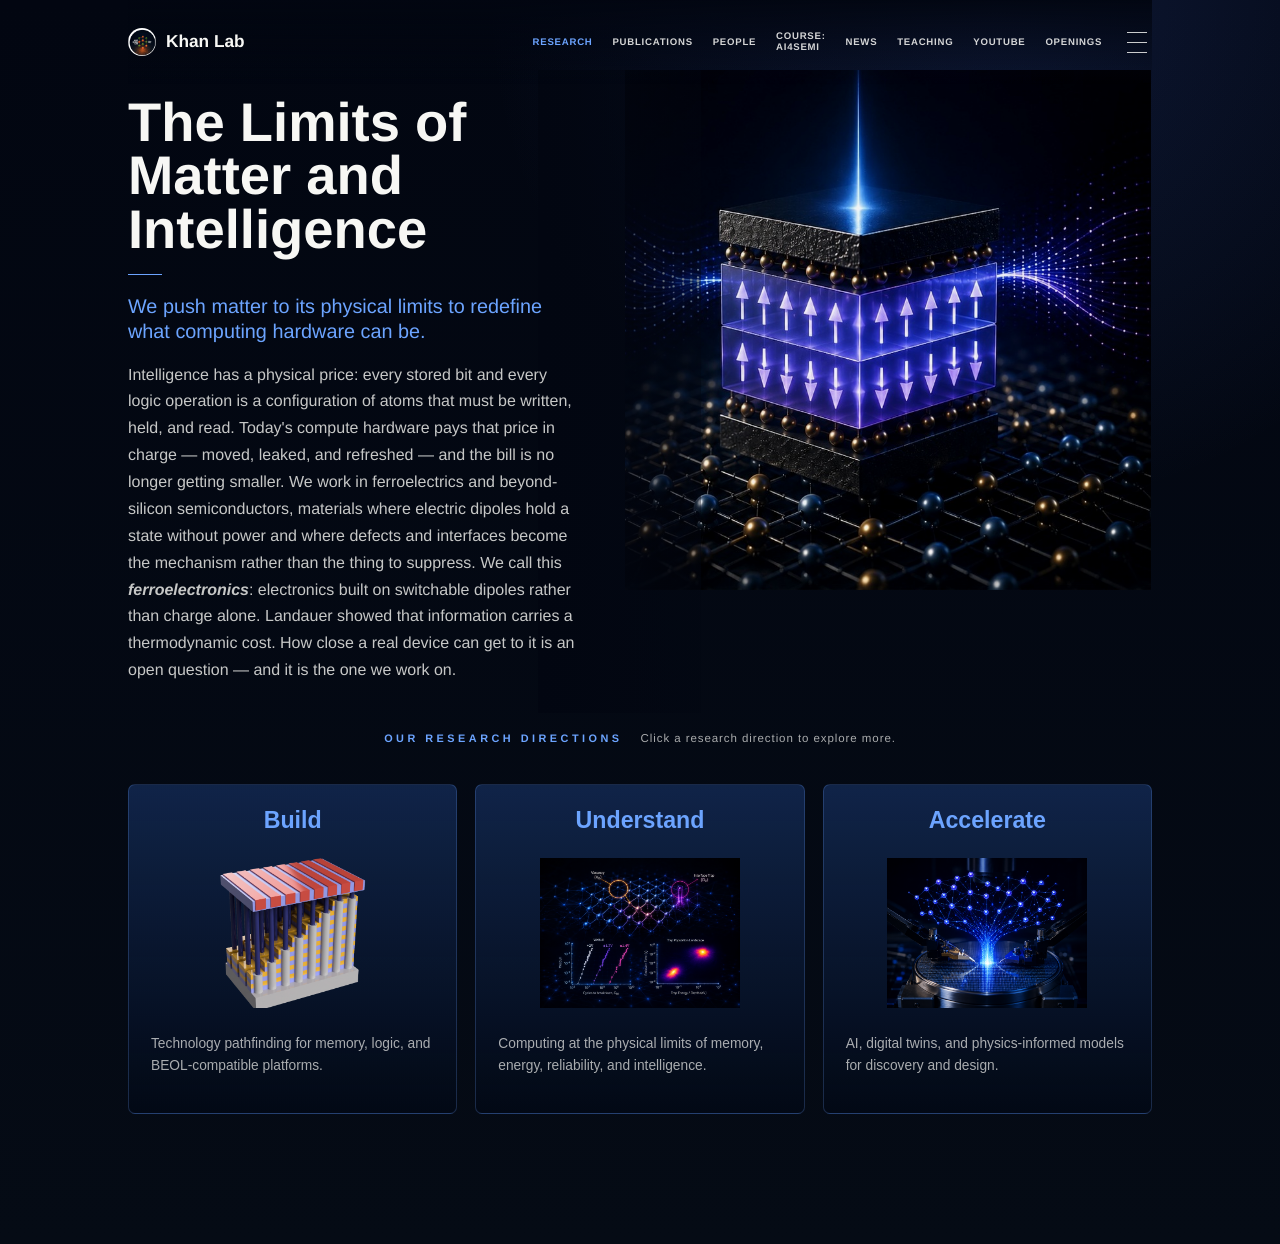
==== commit ff6b5ca9: "Update research hero copy" ====
--- a/index.html
+++ b/index.html
@@ -199,7 +199,7 @@
         <h1>The Limits of Matter and Intelligence</h1>
         <div class="rule" aria-hidden="true"></div>
         <p class="research-hero-lede">We push matter to its physical limits to redefine what computing hardware can be.</p>
-        <p class="research-hero-body">Information is physical, and intelligence begins in matter. We work in emerging materials — ferroelectrics and beyond-silicon semiconductors — where defects, interfaces, and polarization stop being imperfections and start being the mechanism. We call this <strong><em>ferroelectronics</em></strong>: electronics built on switchable polarization rather than charge alone.</p>
+        <p class="research-hero-body">Intelligence has a physical price: every stored bit and every logic operation is a configuration of atoms that must be written, held, and read. Today's compute hardware pays that price in charge — moved, leaked, and refreshed — and the bill is no longer getting smaller. We work in ferroelectrics and beyond-silicon semiconductors, materials where electric dipoles hold a state without power and where defects and interfaces become the mechanism rather than the thing to suppress. We call this <strong><em>ferroelectronics</em></strong>: electronics built on switchable dipoles rather than charge alone. Landauer showed that information carries a thermodynamic cost. How close a real device can get to it is an open question — and it is the one we work on.</p>
       </div>
       <img src="khan_lab_hero_clean.jpg" alt="Layered glowing material stack on an atomic lattice with blue wave patterns">
     </div>
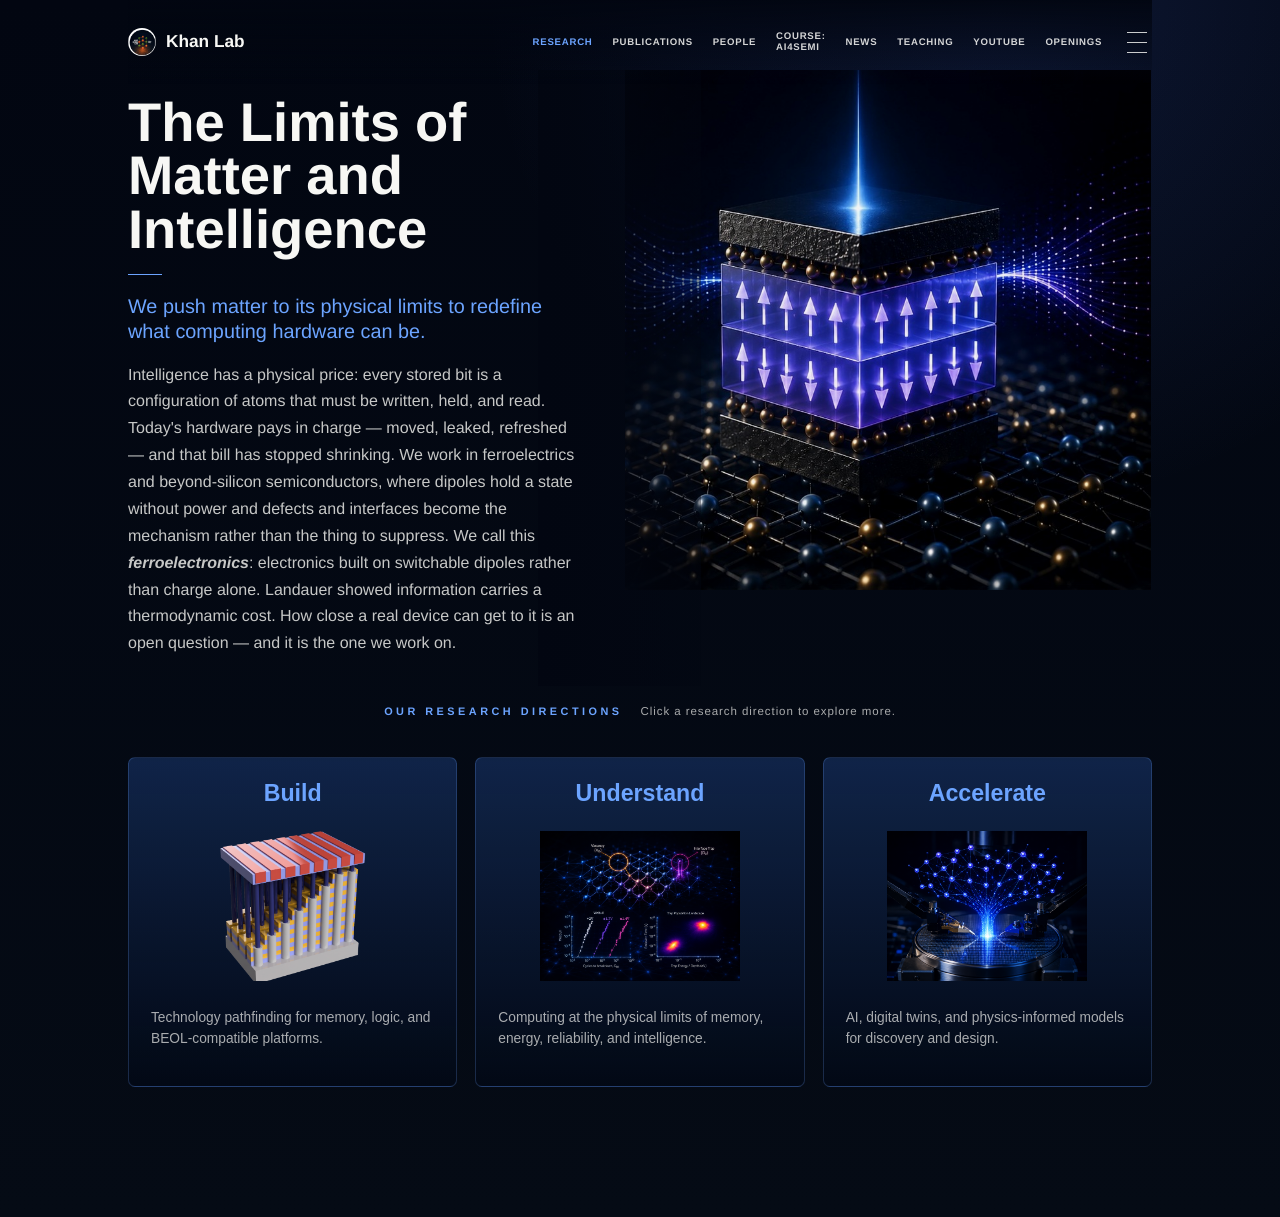
==== commit 74976a6f: "Tighten research hero paragraph" ====
--- a/index.html
+++ b/index.html
@@ -199,7 +199,7 @@
         <h1>The Limits of Matter and Intelligence</h1>
         <div class="rule" aria-hidden="true"></div>
         <p class="research-hero-lede">We push matter to its physical limits to redefine what computing hardware can be.</p>
-        <p class="research-hero-body">Intelligence has a physical price: every stored bit and every logic operation is a configuration of atoms that must be written, held, and read. Today's compute hardware pays that price in charge — moved, leaked, and refreshed — and the bill is no longer getting smaller. We work in ferroelectrics and beyond-silicon semiconductors, materials where electric dipoles hold a state without power and where defects and interfaces become the mechanism rather than the thing to suppress. We call this <strong><em>ferroelectronics</em></strong>: electronics built on switchable dipoles rather than charge alone. Landauer showed that information carries a thermodynamic cost. How close a real device can get to it is an open question — and it is the one we work on.</p>
+        <p class="research-hero-body">Intelligence has a physical price: every stored bit is a configuration of atoms that must be written, held, and read. Today's hardware pays in charge — moved, leaked, refreshed — and that bill has stopped shrinking. We work in ferroelectrics and beyond-silicon semiconductors, where dipoles hold a state without power and defects and interfaces become the mechanism rather than the thing to suppress. We call this <strong><em>ferroelectronics</em></strong>: electronics built on switchable dipoles rather than charge alone. Landauer showed information carries a thermodynamic cost. How close a real device can get to it is an open question — and it is the one we work on.</p>
       </div>
       <img src="khan_lab_hero_clean.jpg" alt="Layered glowing material stack on an atomic lattice with blue wave patterns">
     </div>
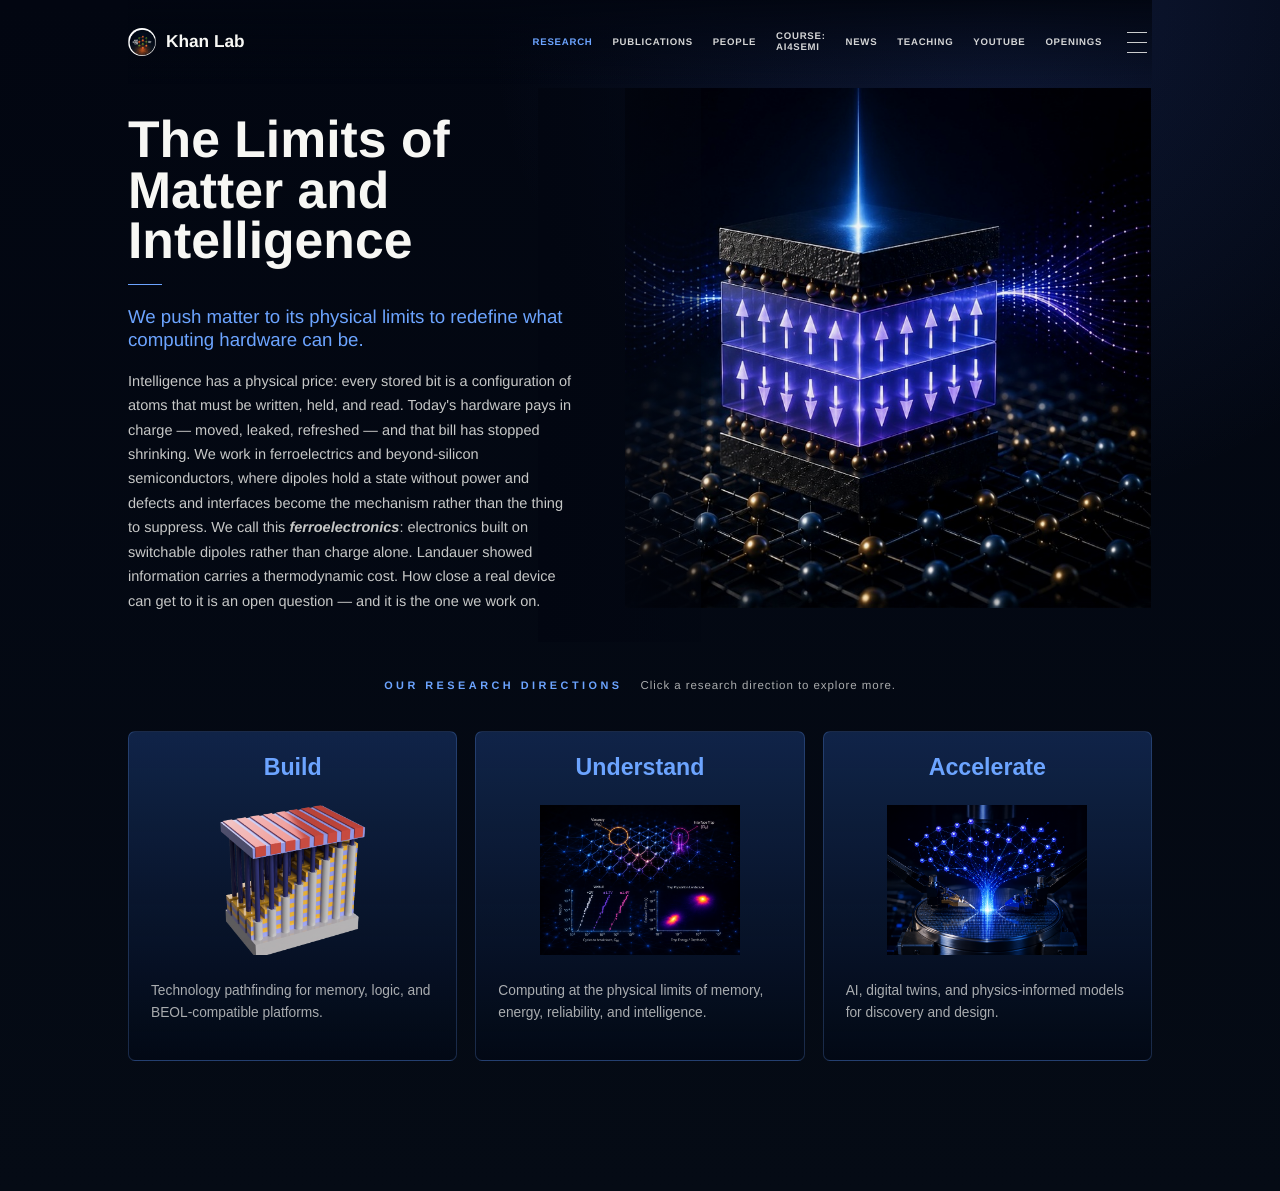
==== commit 4a8ee4a0: "Adjust research hero typography" ====
--- a/index.html
+++ b/index.html
@@ -60,21 +60,21 @@
     }
     .research-hero h1 {
       margin: 0;
-      font-size: clamp(2.55rem, 4.25vw, 4.75rem);
+      font-size: clamp(2.34rem, 4.04vw, 4.54rem);
       line-height: 0.98;
       font-weight: 680;
       letter-spacing: 0;
     }
     .research-hero-lede {
       color: var(--blue);
-      font-size: clamp(1.08rem, 1.55vw, 1.42rem);
+      font-size: clamp(0.99rem, 1.46vw, 1.33rem);
       line-height: 1.25;
       margin: 0 0 18px;
       font-weight: 520;
     }
     .research-hero-body {
       color: rgba(247,247,244,0.8);
-      font-size: 1rem;
+      font-size: 0.91rem;
       line-height: 1.68;
       margin: 0 0 28px;
     }
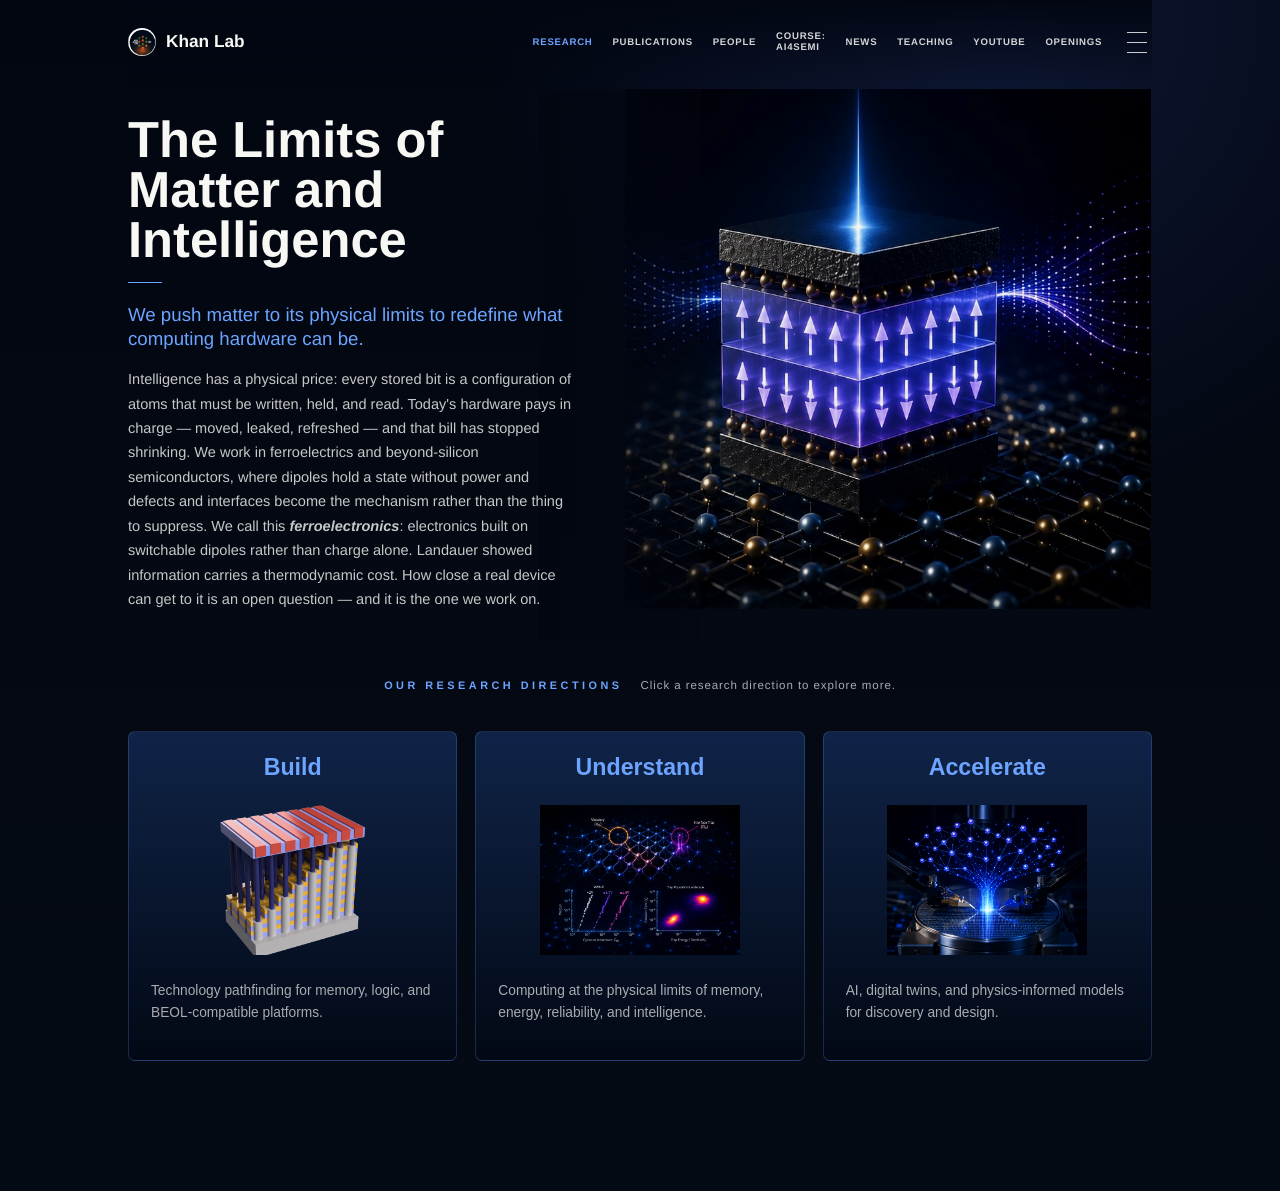
==== commit 3d5906bf: "Reduce research hero title size" ====
--- a/index.html
+++ b/index.html
@@ -60,7 +60,7 @@
     }
     .research-hero h1 {
       margin: 0;
-      font-size: clamp(2.34rem, 4.04vw, 4.54rem);
+      font-size: clamp(2.26rem, 3.96vw, 4.46rem);
       line-height: 0.98;
       font-weight: 680;
       letter-spacing: 0;
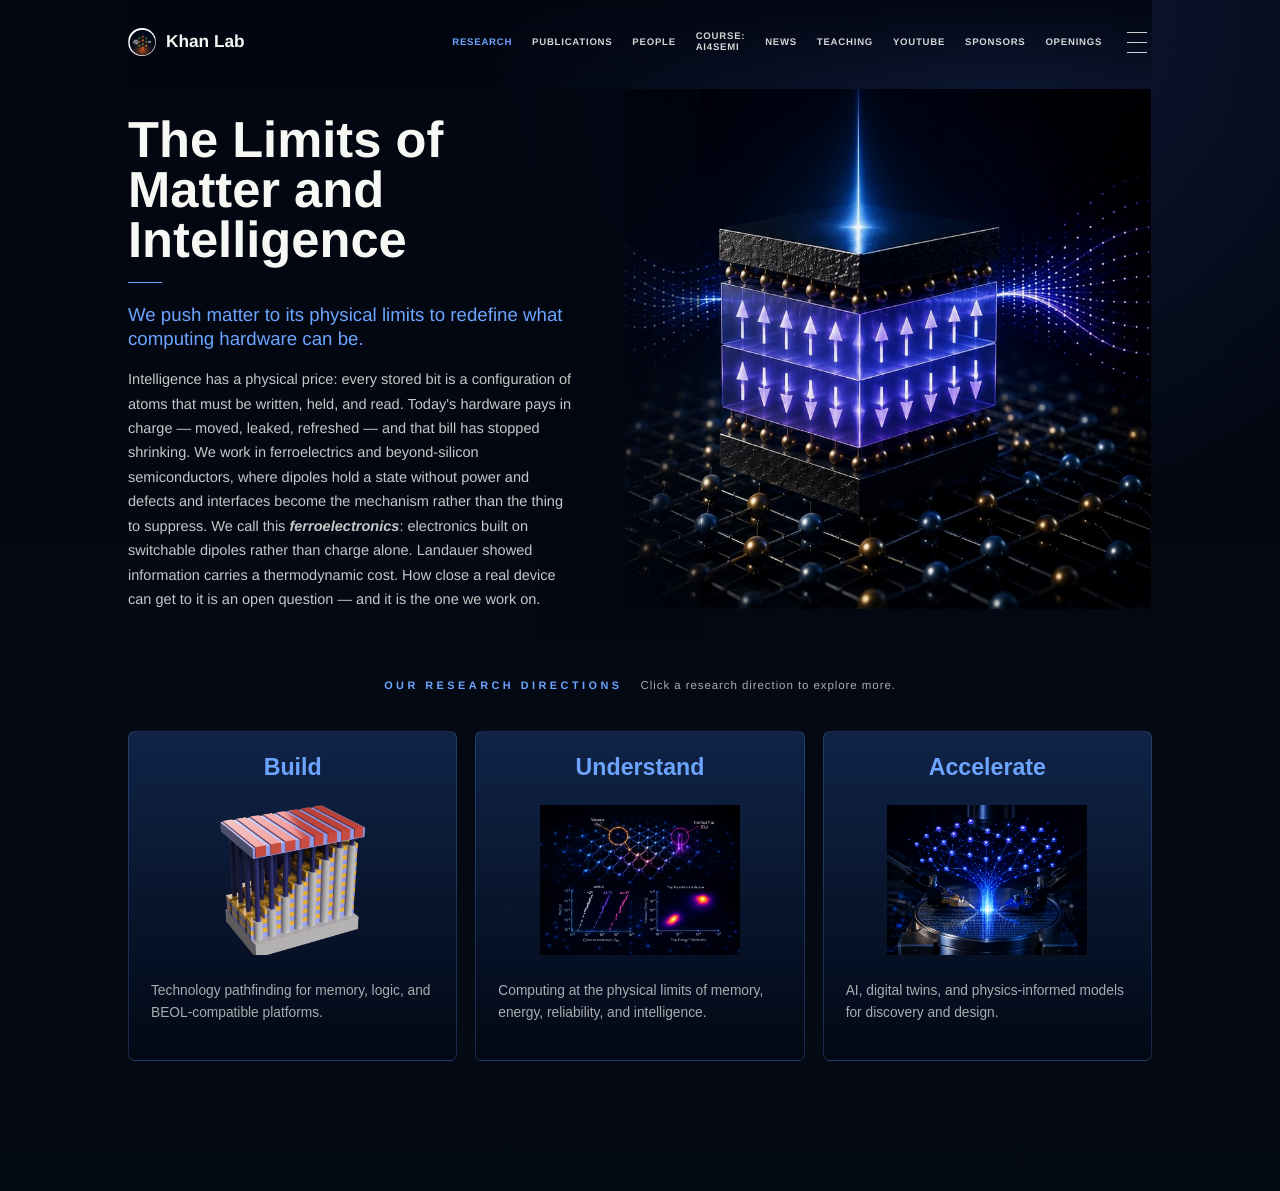
==== commit 029e8bcc: "Add sponsor logos and page" ====
--- a/index.html
+++ b/index.html
@@ -189,7 +189,7 @@
       <a href="news.html">News</a>
       <a href="teaching.html">Teaching</a>
       <a href="youtube-presentations.html">YouTube</a>
-      <a href="join.html">Openings</a>
+      <a href="sponsors.html">Sponsors</a><a href="join.html">Openings</a>
       <a class="menu-button" href="index.html" aria-label="Open menu"><span></span></a>
     </nav>
   </header>
--- a/site.css
+++ b/site.css
@@ -157,6 +157,17 @@
   line-height: 1.58;
 }
 .card ul { margin: 12px 0 0; padding-left: 18px; }
+.sponsor-card img {
+  display: block;
+  width: min(178px, 100%);
+  height: 66px;
+  object-fit: contain;
+  object-position: left center;
+  margin: 0 0 18px;
+}
+.sponsor-card p {
+  margin: -4px 0 0;
+}
 .rule {
   width: 34px;
   height: 1px;
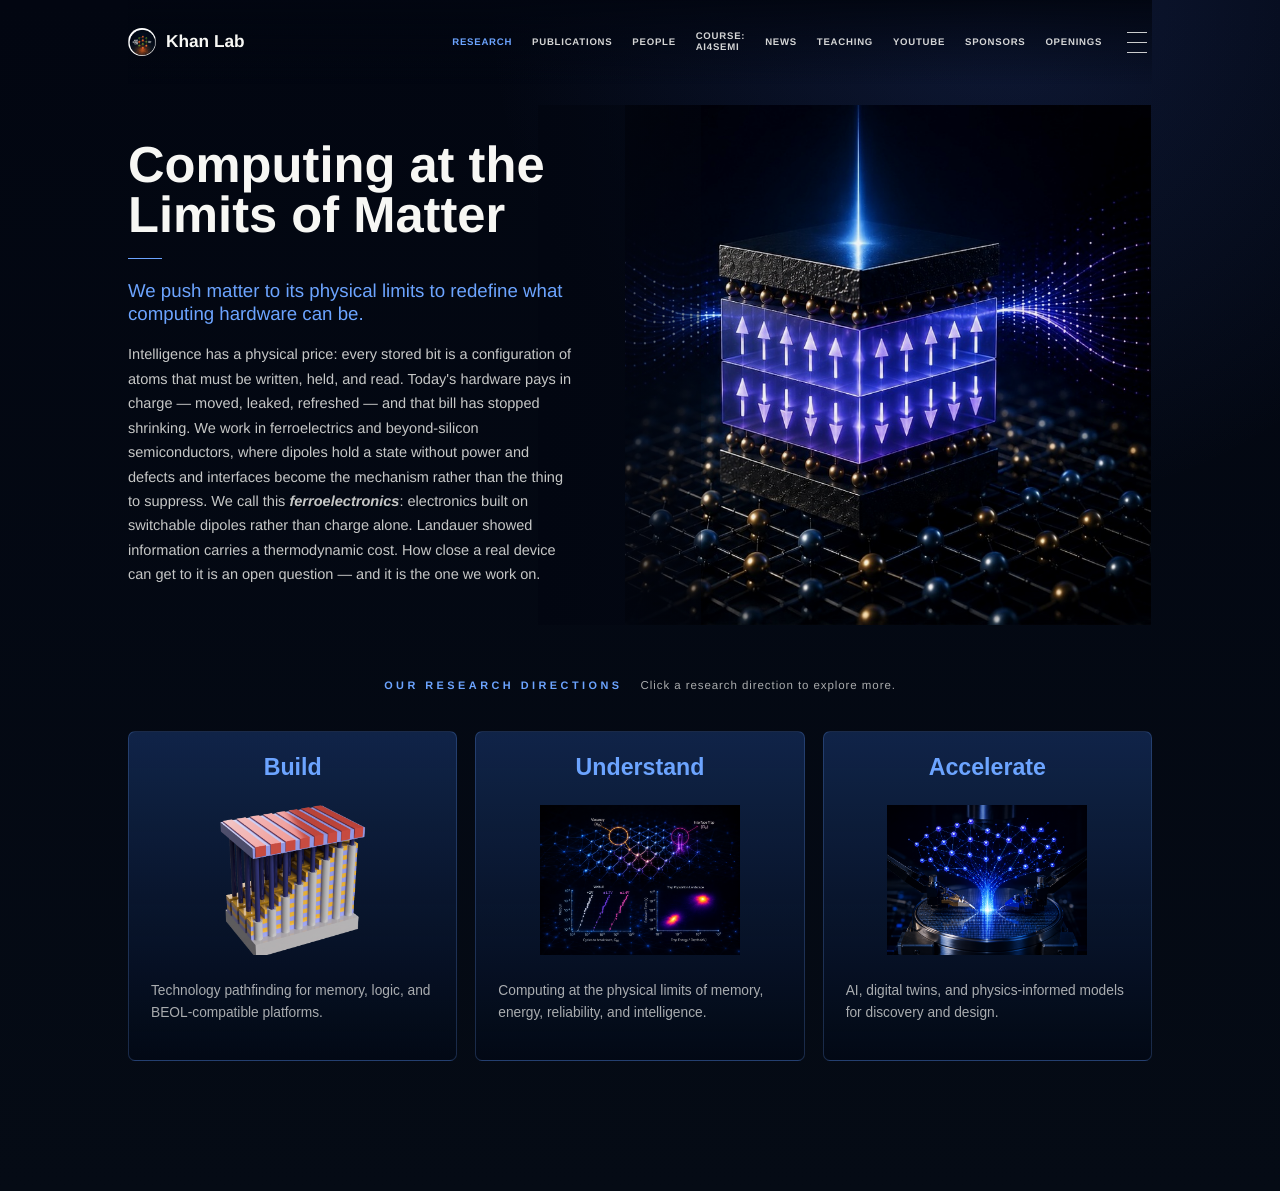
==== commit f6786f3b: "Update research hero headline" ====
--- a/index.html
+++ b/index.html
@@ -196,7 +196,7 @@
   <section class="research-hero" aria-label="Khan Lab research hero">
     <div class="research-hero-inner">
       <div class="research-hero-copy">
-        <h1>The Limits of Matter and Intelligence</h1>
+        <h1>Computing at the Limits of Matter</h1>
         <div class="rule" aria-hidden="true"></div>
         <p class="research-hero-lede">We push matter to its physical limits to redefine what computing hardware can be.</p>
         <p class="research-hero-body">Intelligence has a physical price: every stored bit is a configuration of atoms that must be written, held, and read. Today's hardware pays in charge — moved, leaked, refreshed — and that bill has stopped shrinking. We work in ferroelectrics and beyond-silicon semiconductors, where dipoles hold a state without power and defects and interfaces become the mechanism rather than the thing to suppress. We call this <strong><em>ferroelectronics</em></strong>: electronics built on switchable dipoles rather than charge alone. Landauer showed information carries a thermodynamic cost. How close a real device can get to it is an open question — and it is the one we work on.</p>
--- a/site.css
+++ b/site.css
@@ -157,16 +157,42 @@
   line-height: 1.58;
 }
 .card ul { margin: 12px 0 0; padding-left: 18px; }
+.sponsor-wall {
+  display: grid;
+  grid-template-columns: repeat(auto-fit, minmax(118px, 1fr));
+  gap: 12px;
+  align-items: stretch;
+}
+.sponsor-card {
+  min-height: 102px;
+  display: grid;
+  place-items: center;
+  padding: 18px;
+  border: 1px solid rgba(108, 164, 255, 0.18);
+  border-radius: 7px;
+  background:
+    linear-gradient(180deg, rgba(20, 45, 88, 0.46), rgba(2, 6, 17, 0.44)),
+    rgba(5, 13, 30, 0.44);
+}
 .sponsor-card img {
   display: block;
+  max-width: 100%;
+  height: 62px;
+  object-fit: contain;
+  object-position: center;
+}
+.sponsor-card .logo-wide {
   width: min(178px, 100%);
-  height: 66px;
-  object-fit: contain;
-  object-position: left center;
-  margin: 0 0 18px;
-}
-.sponsor-card p {
-  margin: -4px 0 0;
+}
+.sponsor-card .logo-seal {
+  width: 76px;
+}
+.sponsor-card .logo-light { opacity: 0.92; }
+.sponsor-card .logo-on-white {
+  height: 70px;
+  padding: 12px 14px;
+  border-radius: 5px;
+  background: rgba(255, 255, 255, 0.96);
 }
 .rule {
   width: 34px;
@@ -297,6 +323,57 @@
   font-size: clamp(1.85rem, 3.5vw, 3.4rem);
   max-width: 1120px;
 }
+.course-overview {
+  max-width: 980px;
+  margin: 22px 0 28px;
+}
+.ai4semi-overview-image {
+  float: right;
+  width: min(42%, 430px);
+  margin: 0 0 18px 32px;
+  border-radius: 8px;
+  border: 1px solid rgba(105, 166, 255, 0.24);
+}
+.course-overview p {
+  margin: 0 0 12px;
+  color: var(--muted);
+  font-size: 0.94rem;
+  line-height: 1.68;
+}
+.course-resource-links {
+  margin-top: 18px;
+}
+.course-resource-links p {
+  margin-bottom: 6px;
+  color: rgba(247, 247, 244, 0.78);
+}
+.course-resource-links a {
+  color: var(--blue);
+  font-weight: 680;
+}
+.youtube-resource {
+  display: inline-flex;
+  align-items: center;
+  gap: 7px;
+}
+.youtube-icon {
+  position: relative;
+  display: inline-block;
+  width: 19px;
+  height: 13px;
+  border-radius: 4px;
+  background: #ff0033;
+  vertical-align: -1px;
+}
+.youtube-icon::after {
+  content: "";
+  position: absolute;
+  left: 7px;
+  top: 3px;
+  border-left: 5px solid #fff;
+  border-top: 3.5px solid transparent;
+  border-bottom: 3.5px solid transparent;
+}
 .ai4semi-module {
   margin-top: 16px;
   padding-top: 12px;
@@ -315,6 +392,12 @@
 .ai4semi-module .course-video-item {
   padding: 7px 0;
   border-top: 0;
+}
+.course-more-note {
+  margin: 26px 0 0;
+  color: var(--muted);
+  font-size: 0.94rem;
+  line-height: 1.6;
 }
 @media (max-width: 980px) {
   .site-header {
@@ -332,4 +415,11 @@
     flex-direction: column;
   }
   .course-video-list { grid-template-columns: 1fr; }
-}
+  .ai4semi-overview-image {
+    float: none;
+    display: block;
+    width: 100%;
+    max-width: 560px;
+    margin: 0 0 18px;
+  }
+}
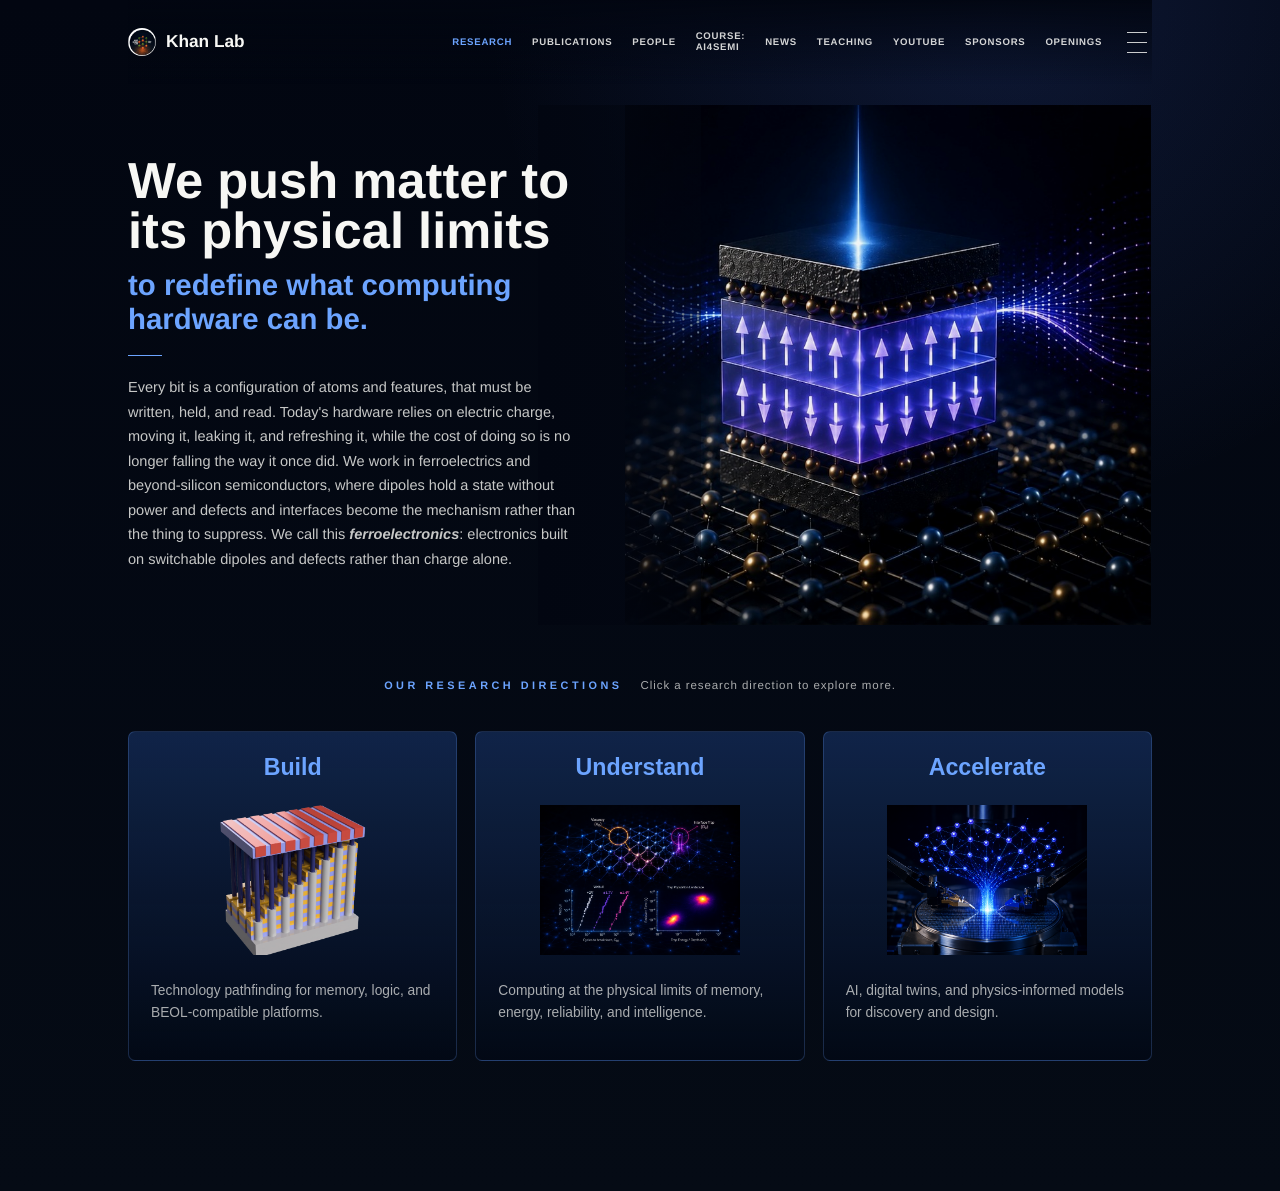
==== commit 9e286ca7: "Update site copy and people affiliation" ====
--- a/index.html
+++ b/index.html
@@ -65,6 +65,20 @@
       font-weight: 680;
       letter-spacing: 0;
     }
+    .research-hero h1 span {
+      display: block;
+    }
+    .research-hero h1 .hero-title-primary {
+      color: #f7f7f4;
+      font-size: 1em;
+    }
+    .research-hero h1 .hero-title-secondary {
+      color: var(--blue);
+      font-size: 0.58em;
+      line-height: 1.16;
+      margin-top: 14px;
+      max-width: 620px;
+    }
     .research-hero-lede {
       color: var(--blue);
       font-size: clamp(0.99rem, 1.46vw, 1.33rem);
@@ -196,10 +210,9 @@
   <section class="research-hero" aria-label="Khan Lab research hero">
     <div class="research-hero-inner">
       <div class="research-hero-copy">
-        <h1>Computing at the Limits of Matter</h1>
+        <h1><span class="hero-title-primary">We push matter to its physical limits</span><span class="hero-title-secondary">to redefine what computing hardware can be.</span></h1>
         <div class="rule" aria-hidden="true"></div>
-        <p class="research-hero-lede">We push matter to its physical limits to redefine what computing hardware can be.</p>
-        <p class="research-hero-body">Intelligence has a physical price: every stored bit is a configuration of atoms that must be written, held, and read. Today's hardware pays in charge — moved, leaked, refreshed — and that bill has stopped shrinking. We work in ferroelectrics and beyond-silicon semiconductors, where dipoles hold a state without power and defects and interfaces become the mechanism rather than the thing to suppress. We call this <strong><em>ferroelectronics</em></strong>: electronics built on switchable dipoles rather than charge alone. Landauer showed information carries a thermodynamic cost. How close a real device can get to it is an open question — and it is the one we work on.</p>
+        <p class="research-hero-body">Every bit is a configuration of atoms and features, that must be written, held, and read. Today's hardware relies on electric charge, moving it, leaking it, and refreshing it, while the cost of doing so is no longer falling the way it once did. We work in ferroelectrics and beyond-silicon semiconductors, where dipoles hold a state without power and defects and interfaces become the mechanism rather than the thing to suppress. We call this <strong><em>ferroelectronics</em></strong>: electronics built on switchable dipoles and defects rather than charge alone.</p>
       </div>
       <img src="khan_lab_hero_clean.jpg" alt="Layered glowing material stack on an atomic lattice with blue wave patterns">
     </div>
